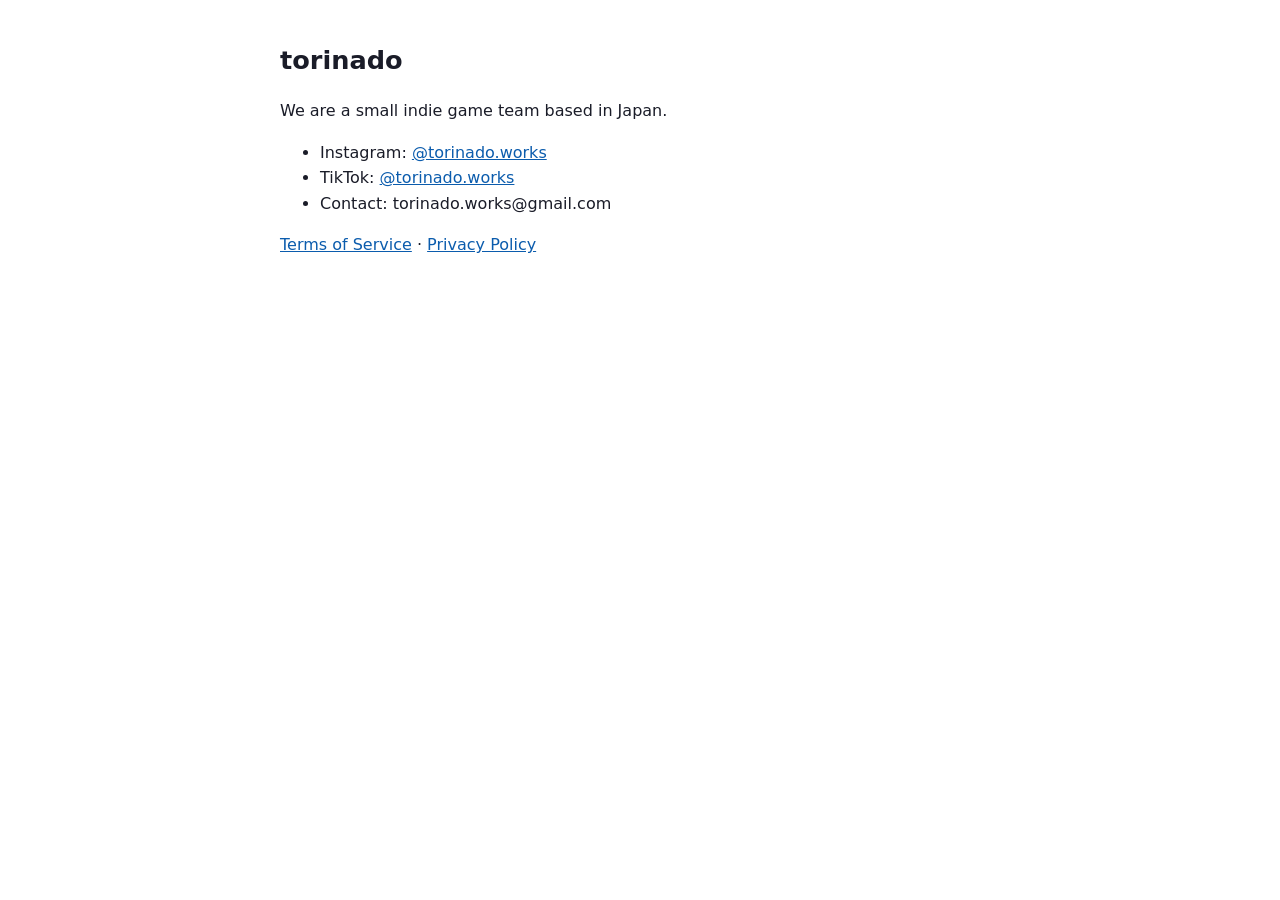
==== index.html @ 84d8eb72 "Add site with terms and privacy policy Co-Authored-By: Claude Opus 5.5 <noreply@anthropic.com>" ====
<!doctype html><html lang="en"><head><meta charset="utf-8"><meta name="viewport" content="width=device-width,initial-scale=1"><title>torinado</title><style>body{font-family:system-ui,sans-serif;max-width:720px;margin:40px auto;padding:0 16px;line-height:1.6;color:#1a1c28;background:#fff}h1{font-size:1.6em}a{color:#0b5cad}</style></head><body>
<h1>torinado</h1>
<p>We are a small indie game team based in Japan.</p>
<ul>
<li>Instagram: <a href="https://www.instagram.com/torinado.works/">@torinado.works</a></li>
<li>TikTok: <a href="https://www.tiktok.com/@torinado.works">@torinado.works</a></li>
<li>Contact: torinado.works@gmail.com</li>
</ul>
<p><a href="terms.html">Terms of Service</a> · <a href="privacy.html">Privacy Policy</a></p>
</body></html>
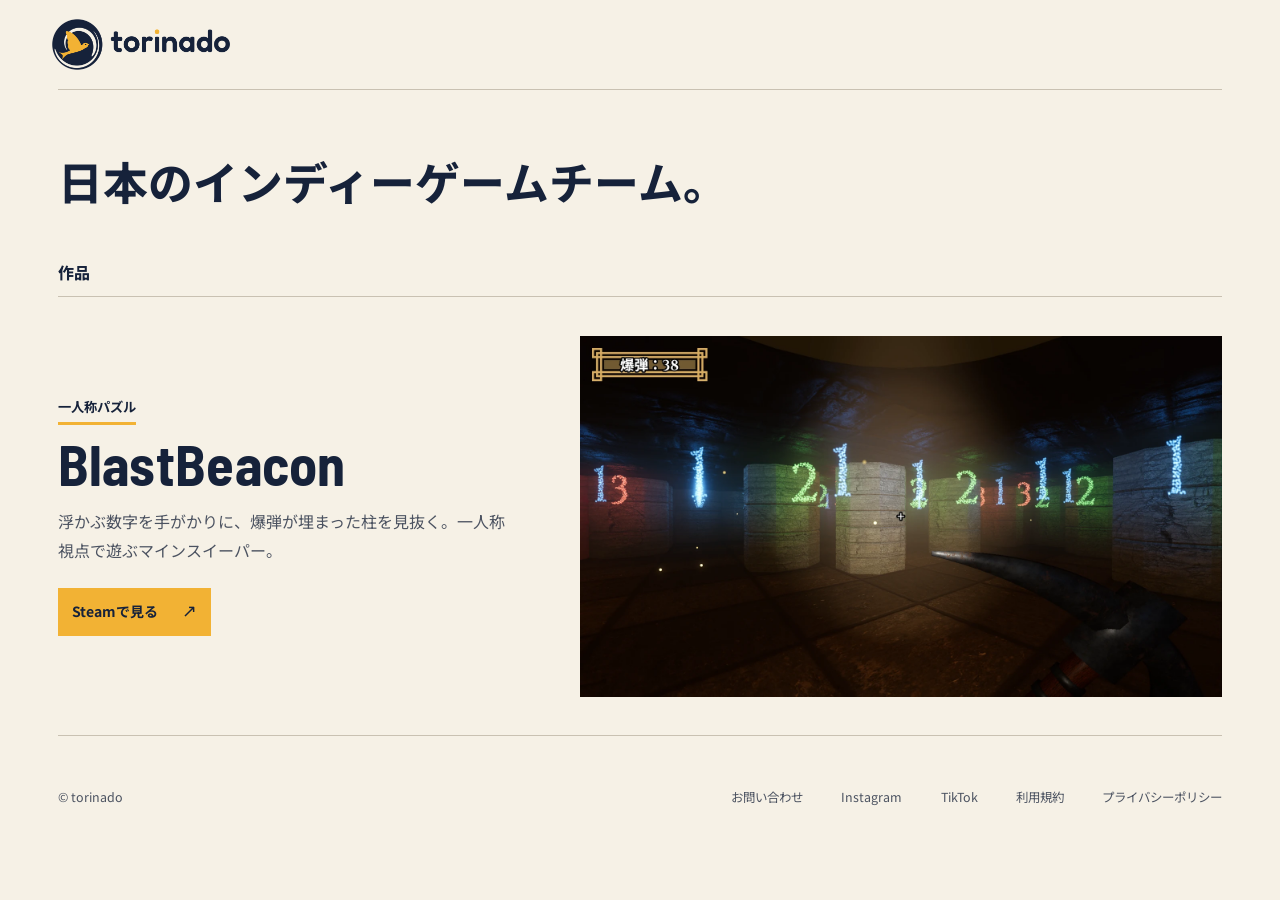
==== commit d174e9b5: "torinadoの作品一覧と採用フォントを公開" ====
--- a/index.html
+++ b/index.html
@@ -1,10 +1,49 @@
-<!doctype html><html lang="en"><head><meta charset="utf-8"><meta name="viewport" content="width=device-width,initial-scale=1"><title>torinado</title><style>body{font-family:system-ui,sans-serif;max-width:720px;margin:40px auto;padding:0 16px;line-height:1.6;color:#1a1c28;background:#fff}h1{font-size:1.6em}a{color:#0b5cad}</style></head><body>
-<h1>torinado</h1>
-<p>We are a small indie game team based in Japan.</p>
-<ul>
-<li>Instagram: <a href="https://www.instagram.com/torinado.works/">@torinado.works</a></li>
-<li>TikTok: <a href="https://www.tiktok.com/@torinado.works">@torinado.works</a></li>
-<li>Contact: torinado.works@gmail.com</li>
-</ul>
-<p><a href="terms.html">Terms of Service</a> · <a href="privacy.html">Privacy Policy</a></p>
-</body></html>
+<!doctype html>
+<html lang="ja">
+<head>
+  <meta charset="utf-8">
+  <meta name="viewport" content="width=device-width, initial-scale=1">
+  <meta name="description" content="日本のインディーゲームチーム torinado の作品一覧。">
+  <title>作品一覧 | torinado</title>
+  <link rel="icon" type="image/png" href="assets/icon.png">
+  <link rel="stylesheet" href="assets/site.css">
+  <link rel="stylesheet" href="assets/typography.css">
+</head>
+<body>
+  <header class="masthead frame">
+    <a class="brand" href="./index.html"><img src="assets/torinado.png" width="782" height="250" alt="torinado ホーム"></a>
+  </header>
+
+  <main class="frame">
+    <h1 class="studio-intro"><span>日本のインディー</span><wbr><span>ゲームチーム。</span></h1>
+    <section aria-labelledby="works">
+      <h2 class="section-heading" id="works">作品</h2>
+
+      <article class="game" aria-labelledby="blastbeacon">
+        <div class="game-art">
+          <img src="blastbeacon/cover.webp" width="1600" height="900" alt="石造りの地下室に、青や緑の数字が浮かぶゲーム画面">
+        </div>
+        <div class="game-copy">
+          <p class="game-type">一人称パズル</p>
+          <h3 id="blastbeacon" lang="en">BlastBeacon</h3>
+          <p class="game-description">浮かぶ数字を手がかりに、爆弾が埋まった柱を見抜く。一人称視点で遊ぶマインスイーパー。</p>
+          <a class="store-link" href="https://store.steampowered.com/app/5450370/BlastBeacon/">Steamで見る <span aria-hidden="true">↗</span></a>
+        </div>
+      </article>
+    </section>
+  </main>
+
+  <footer class="site-footer">
+    <div class="frame footer-inner">
+      <span>© torinado</span>
+      <nav aria-label="関連リンク">
+        <a href="mailto:torinado.works@gmail.com">お問い合わせ</a>
+        <a href="https://www.instagram.com/torinado.works/">Instagram</a>
+        <a href="https://www.tiktok.com/@torinado.works">TikTok</a>
+        <a href="terms.html">利用規約</a>
+        <a href="privacy.html">プライバシーポリシー</a>
+      </nav>
+    </div>
+  </footer>
+</body>
+</html>
--- a/assets/site.css
+++ b/assets/site.css
@@ -0,0 +1,126 @@
+:root {
+  color-scheme: light;
+  --cream: #f6f1e6;
+  --navy: #16223a;
+  --gold: #f2b234;
+  --muted: #4c5361;
+  --line: #c9c1b2;
+}
+
+* { box-sizing: border-box; }
+
+body {
+  margin: 0;
+  background: var(--cream);
+  color: var(--navy);
+  font: 1rem/1.7 "BIZ UDPGothic", system-ui, sans-serif;
+}
+
+a { color: inherit; text-underline-offset: .24em; }
+a:focus-visible { outline: 2px solid var(--navy); outline-offset: 5px; }
+p, h1, h2, h3 { margin: 0; }
+
+.frame {
+  width: min(1220px, calc(100% - clamp(36px, 9vw, 144px)));
+  margin-inline: auto;
+}
+
+.masthead,
+.footer-inner {
+  display: flex;
+  align-items: center;
+  justify-content: space-between;
+  gap: 1rem;
+}
+
+.masthead {
+  min-height: 90px;
+  border-bottom: 1px solid var(--line);
+}
+
+.brand { display: inline-flex; flex-shrink: 0; margin-inline-start: -.7rem; }
+.brand img { display: block; width: clamp(136px, 16vw, 196px); height: auto; }
+.site-footer nav { display: flex; flex-wrap: wrap; gap: .35rem clamp(.8rem, 3vw, 2.5rem); }
+.site-footer a:hover { text-decoration: underline; }
+
+.studio-intro {
+  padding-block: clamp(1.8rem, 5vw, 3.9rem) clamp(1.45rem, 4vw, 3rem);
+  font-size: clamp(1.6rem, 3.5vw, 3.25rem);
+  font-weight: 800;
+  line-height: 1.3;
+  letter-spacing: -.02em;
+}
+
+.section-heading { padding-bottom: .65rem; font-size: 1rem; font-weight: 800; }
+
+.game {
+  display: grid;
+  grid-template-columns: minmax(0, 5fr) minmax(0, 7fr);
+  grid-template-areas: "copy art";
+  align-items: center;
+  gap: clamp(2rem, 5vw, 5rem);
+  border-block: 1px solid var(--line);
+  padding-block: clamp(1rem, 3vw, 2.75rem);
+}
+
+.game + .game { border-top: 0; }
+.game-copy { grid-area: copy; }
+.game-art { grid-area: art; background: var(--navy); }
+
+.game-art img {
+  display: block;
+  width: 100%;
+  height: auto;
+  aspect-ratio: 16 / 9;
+  object-fit: cover;
+}
+
+.game-type {
+  width: fit-content;
+  font-size: .83rem;
+  font-weight: 750;
+  border-bottom: 3px solid var(--gold);
+  padding-bottom: .22rem;
+}
+
+.game h3 {
+  margin-block: .62rem .85rem;
+  font: 800 clamp(2.1rem, 4.4vw, 4.55rem)/1.03 system-ui, sans-serif;
+  letter-spacing: -.075em;
+  overflow-wrap: anywhere;
+}
+
+.game-description { color: var(--muted); line-height: 1.85; max-width: 28em; }
+
+.store-link {
+  display: inline-flex;
+  align-items: center;
+  justify-content: space-between;
+  gap: 1.5rem;
+  min-height: 48px;
+  padding: .55rem .9rem;
+  margin-top: 1.4rem;
+  background: var(--gold);
+  color: var(--navy);
+  font-size: .875rem;
+  font-weight: 750;
+  text-decoration: none;
+}
+
+.store-link span { font: 1.1rem/1 system-ui, sans-serif; }
+.store-link:hover { background: #ffc755; }
+
+.site-footer { margin-top: clamp(1.5rem, 4vw, 3.5rem); }
+.footer-inner { padding-bottom: 2rem; color: var(--muted); font-size: .78rem; flex-wrap: wrap; }
+.site-footer a { text-decoration: none; }
+
+@media (max-width: 800px) {
+  .masthead { min-height: 70px; }
+  .game {
+    grid-template-columns: minmax(0, 1fr);
+    grid-template-areas: "art" "copy";
+    gap: 1.1rem;
+  }
+  .game h3 { font-size: clamp(2.15rem, 10vw, 3.8rem); }
+  .store-link { width: 100%; }
+}
--- a/assets/typography.css
+++ b/assets/typography.css
@@ -0,0 +1,13 @@
+@font-face { font-family: "Noto Sans JP"; src: url("fonts/noto.ttf"); font-weight: 100 900; font-display: swap; }
+@font-face { font-family: "Barlow Semi Condensed"; src: url("fonts/barlow.ttf"); font-weight: 700; font-display: swap; }
+
+body { font-family: "Noto Sans JP", sans-serif; }
+.studio-intro, .section-heading { font-weight: 750; }
+.studio-intro { letter-spacing: 0; text-wrap: balance; }
+.studio-intro span { display: inline-block; }
+.game h3 {
+  font-family: "Barlow Semi Condensed", sans-serif;
+  font-weight: 700;
+  letter-spacing: .005em;
+}
+.game-type, .store-link { font-weight: 700; }
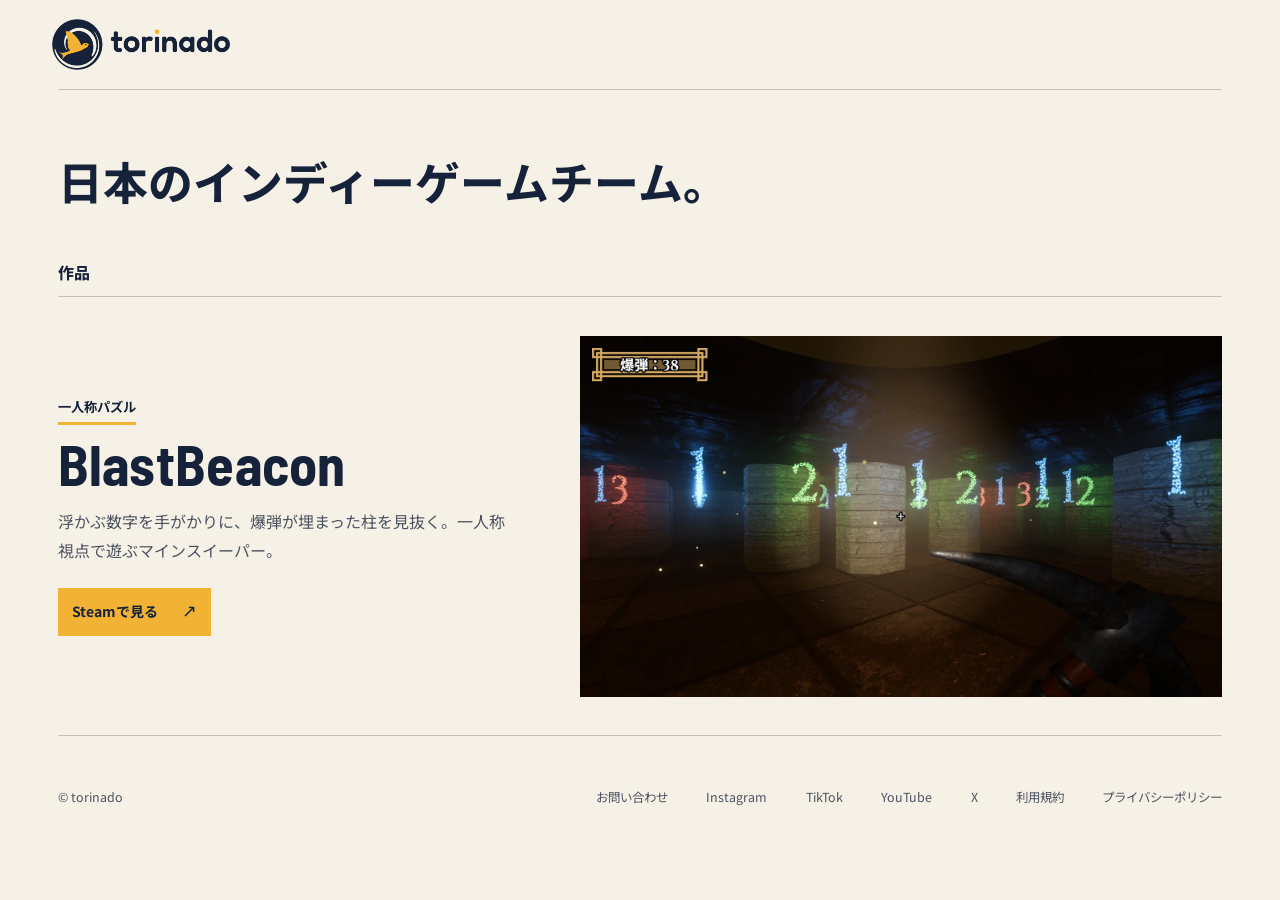
==== commit 4cf2a1d6: "フッターに公式YouTubeとXへのリンクを追加" ====
--- a/index.html
+++ b/index.html
@@ -40,6 +40,8 @@
         <a href="mailto:torinado.works@gmail.com">お問い合わせ</a>
         <a href="https://www.instagram.com/torinado.works/">Instagram</a>
         <a href="https://www.tiktok.com/@torinado.works">TikTok</a>
+        <a href="https://www.youtube.com/@torinado_works">YouTube</a>
+        <a href="https://x.com/torinado_works">X</a>
         <a href="terms.html">利用規約</a>
         <a href="privacy.html">プライバシーポリシー</a>
       </nav>
